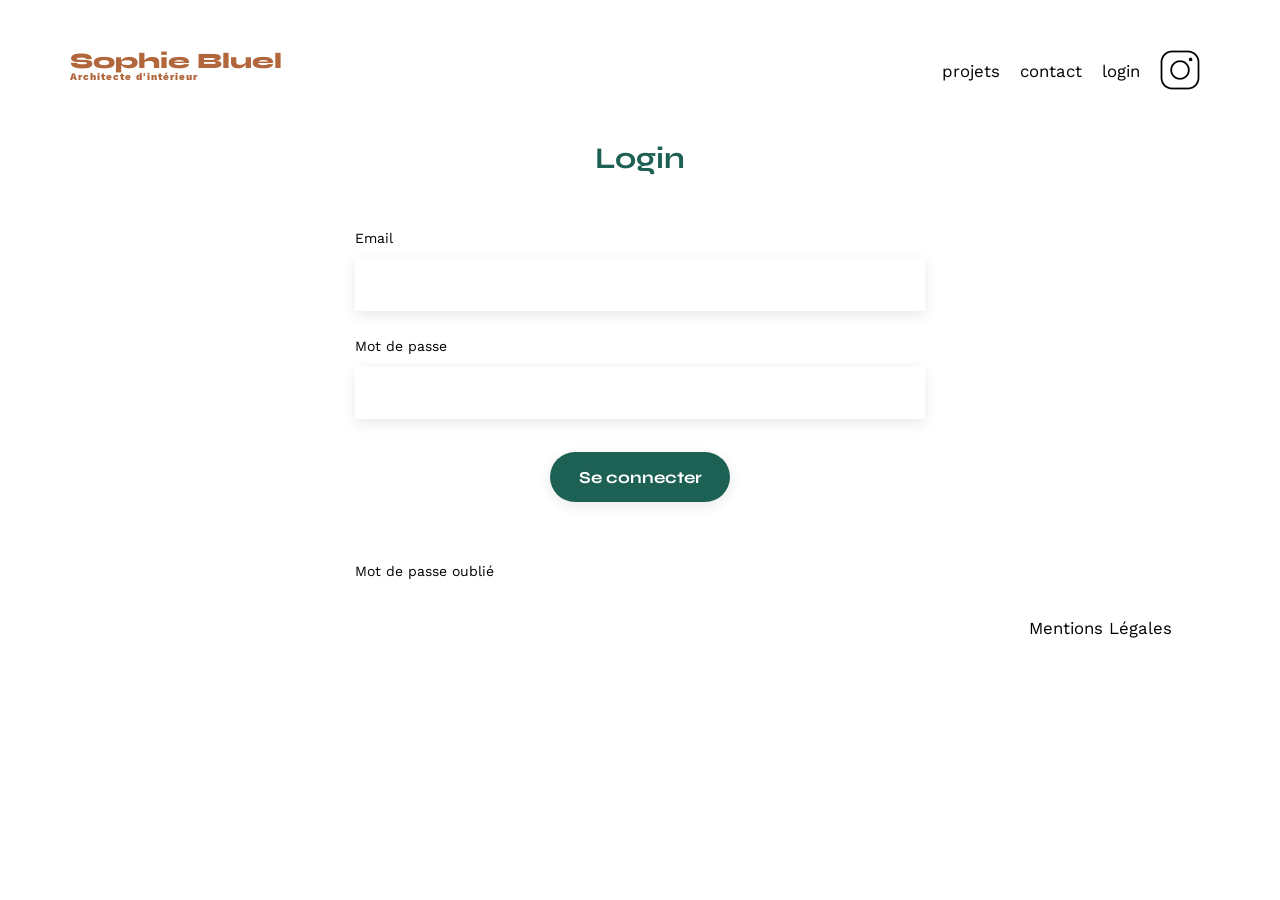
==== FrontEnd/login.html @ 01778328 "feat: création de la page login et début du système d'authentification" ====
<!DOCTYPE html>
<html lang="fr">
<head>
	<meta charset="UTF-8">
	<title>Sophie Bluel - Architecte d'intérieur</title>
	<meta name="viewport" content="width=device-width, initial-scale=1.0">
	<link rel="preconnect" href="https://fonts.googleapis.com">
	<link rel="preconnect" href="https://fonts.gstatic.com" crossorigin>
	<link href="https://fonts.googleapis.com/css2?family=Syne:wght@700;800&family=Work+Sans&display=swap" rel="stylesheet">
	<meta name="description" content="">
	<link rel="stylesheet" href="./assets/style.css">
</head>
<body>
<header>
	<h1>Sophie Bluel <span>Architecte d'intérieur</span></h1>
	<nav>
		<ul>
			<li>projets</li>
			<li>contact</li>
			<li>login</li>
			<li><img src="./assets/icons/instagram.png" alt="Instagram"></li>
		</ul>
	</nav>
</header>
<main>
	<section id="contact">
		<h2>Login</h2>
		<form id="login" action="#" method="post">
			<label for="email">Email</label>
			<input type="email" name="email" id="email">
			<label for="name">Mot de passe</label>
			<input type="password" name="Mot de passe" id="password">
			<input type="submit" value="Se connecter">
			<label for="forgotPassword">Mot de passe oublié</label>
		</form>
	</section>
</main>
<footer>
	<nav>
		<ul>
			<li>Mentions Légales</li>
		</ul>
	</nav>
</footer>
<script src="./test.js"></script>
</body>
</html>
---- FrontEnd/assets/style.css ----
/* http://meyerweb.com/eric/tools/css/reset/
   v2.0 | 20110126
   License: none (public domain)
*/

html, body, div, span, applet, object, iframe,
h1, h2, h3, h4, h5, h6, p, blockquote, pre,
a, abbr, acronym, address, big, cite, code,
del, dfn, em, img, ins, kbd, q, s, samp,
small, strike, strong, sub, sup, tt, var,
b, u, i, center,
dl, dt, dd, ol, ul, li,
fieldset, form, label, legend,
table, caption, tbody, tfoot, thead, tr, th, td,
article, aside, canvas, details, embed,
figure, figcaption, footer, header, hgroup,
menu, nav, output, ruby, section, summary,
time, mark, audio, video {
	margin: 0;
	padding: 0;
	border: 0;
	font-size: 100%;
	font: inherit;
	vertical-align: baseline;
}
/* HTML5 display-role reset for older browsers */
article, aside, details, figcaption, figure,
footer, header, hgroup, menu, nav, section {
	display: block;
}
body {
	line-height: 1;
}
ol, ul {
	list-style: none;
}
blockquote, q {
	quotes: none;
}
blockquote:before, blockquote:after,
q:before, q:after {
	content: '';
	content: none;
}
table {
	border-collapse: collapse;
	border-spacing: 0;
}
/** end reset css**/
body {
	max-width: 1140px;
	margin:auto;
	font-family: 'Work Sans' ;
	font-size: 14px;
}
header {
	display: flex;
	justify-content: space-between;
	margin: 50px 0
}
section {
	margin: 50px 0
}

h1{
	display: flex;
	flex-direction: column;
	font-family: 'Syne';
	font-size: 22px;
	font-weight: 800;
	color: #B1663C
}

h1 > span {
	font-family: 'Work Sans';
	font-size:10px;
	letter-spacing: 0.1em;
;
}

h2{
	font-family: 'Syne';
	font-weight: 700;
	font-size: 30px;
	color: #1D6154
}
nav ul {
	display: flex;
	align-items: center;
	list-style-type: none;

}
nav li {
	padding: 0 10px;
	font-size: 1.2em;
}

li:hover {
	color: #B1663C;
}
#introduction {
	display: flex;
	align-items: center;
}
#introduction figure {
	flex: 1
}
#introduction img {
	display: block;
	margin: auto;
	width: 80%;
}

#introduction article {
	flex: 1
}
#introduction h2 {
	margin-bottom: 1em;
}

#introduction p {
	margin-bottom: 0.5em;
}
#portfolio h2 {
	text-align: center;
	margin-bottom: 1em;
}
.gallery {
	width: 100%;
	display: grid;
	grid-template-columns: 1fr 1fr 1fr;
	grid-column-gap: 20px;
	grid-row-gap: 20px;
}

.gallery img {
	width: 100%;

}
#contact {
	width: 50%;
margin: auto;
}
#contact > * {
	text-align: center;

}
#contact h2{
	margin-bottom: 20px;
}
#contact form {
	text-align: left;
	margin-top:30px;
	display: flex;
	flex-direction: column;
}

#contact input {
	height: 50px;
	font-size: 1.2em;
	border: none;
	box-shadow: 0px 4px 14px rgba(0, 0, 0, 0.09);
}
#contact label {
	margin: 2em 0 1em 0;
}
#contact textarea {
	border: none;
	box-shadow: 0px 4px 14px rgba(0, 0, 0, 0.09);
}

input[type="submit"]{
	font-family: 'Syne';
	font-weight: 700;
	color: white;
	background-color: #1D6154;
	margin : 2em auto ;
	width: 180px;
	text-align: center;
	border-radius: 60px ;
}

footer nav ul {
	display: flex;
	justify-content: flex-end;
	margin: 2em
}

/* Zone modifier */
.category {
	display: flex;
	justify-content: center;
	gap: 10px;
	margin-bottom: 50px;
	margin-top: 21px;
}

.category button {
	font-family: 'Syne';
	border: 1px solid #1D6154;
	color: #1D6154;
	border-radius: 60px;
	display: inline-block;
	font-size: 16px;
	cursor: pointer;
	padding: 10px 20px;
}

button.active {
	background-color: #1D6154;
	color: white;
}
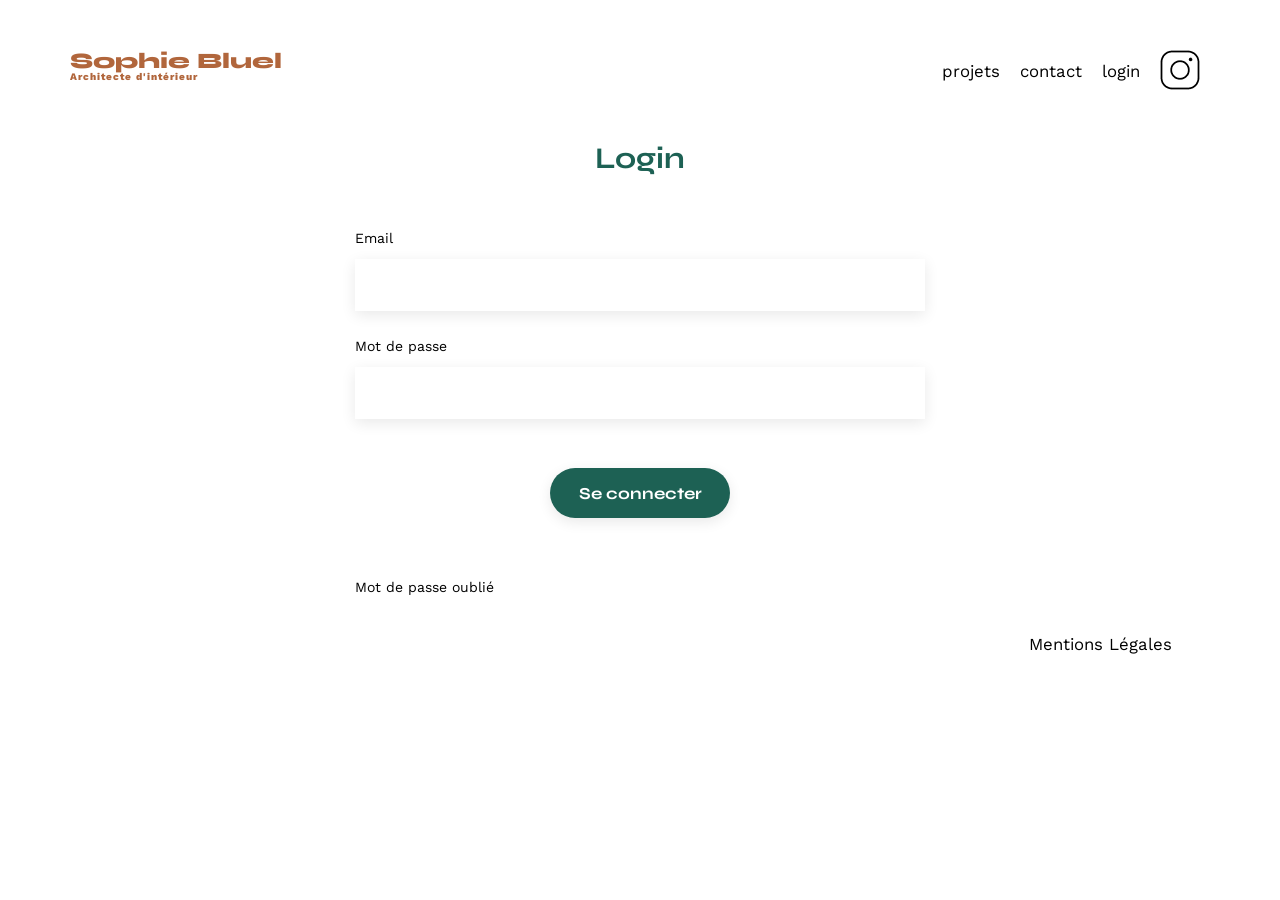
==== commit 91f4c9c7: "fix(login): remplacement de l'alerte par un message d'erreur personnalisé" ====
--- a/FrontEnd/login.html
+++ b/FrontEnd/login.html
@@ -15,9 +15,10 @@
 	<h1>Sophie Bluel <span>Architecte d'intérieur</span></h1>
 	<nav>
 		<ul>
-			<li>projets</li>
+			<li><a href="./index.html">projets</a></li>
 			<li>contact</li>
-			<li>login</li>
+			<li id="login"><a href="./login.html">login</a></li>
+			<li id="logout" style="display: none;">logout</li>
 			<li><img src="./assets/icons/instagram.png" alt="Instagram"></li>
 		</ul>
 	</nav>
@@ -25,11 +26,12 @@
 <main>
 	<section id="contact">
 		<h2>Login</h2>
-		<form id="login" action="#" method="post">
+		<form id="form" action="#" method="post">
 			<label for="email">Email</label>
 			<input type="email" name="email" id="email">
 			<label for="name">Mot de passe</label>
 			<input type="password" name="Mot de passe" id="password">
+			<span id="error-message"></span>
 			<input type="submit" value="Se connecter">
 			<label for="forgotPassword">Mot de passe oublié</label>
 		</form>
@@ -42,6 +44,6 @@
 		</ul>
 	</nav>
 </footer>
-<script src="./test.js"></script>
+<script src="./login.js"></script>
 </body>
 </html>
--- a/FrontEnd/assets/style.css
+++ b/FrontEnd/assets/style.css
@@ -123,7 +123,7 @@
 }
 #portfolio h2 {
 	text-align: center;
-	margin-bottom: 1em;
+	/* margin-bottom: 1em; */
 }
 .gallery {
 	width: 100%;
@@ -194,7 +194,6 @@
 	margin-bottom: 50px;
 	margin-top: 21px;
 }
-
 .category button {
 	font-family: 'Syne';
 	border: 1px solid #1D6154;
@@ -205,8 +204,139 @@
 	cursor: pointer;
 	padding: 10px 20px;
 }
-
 button.active {
 	background-color: #1D6154;
 	color: white;
+}
+li {
+	cursor: pointer;
+}
+li a {
+	color: black;
+	text-decoration: none;
+}
+li a:hover {
+	color: #B1663C;
+}
+.myProject {
+	display: flex;
+	justify-content: center;
+	align-items: center;
+	gap: 31px;
+	margin-bottom: 4em;
+}
+.modifier-btn {
+	cursor: pointer;
+	border: none;
+	background-color: white;
+	font-size: 14px;
+}
+.hidden {
+	display: none;
+}
+#error-message {
+	color: red;
+	margin-top: 1rem;
+}
+/* === MODALE === */
+.editer {
+  position: fixed;
+  inset: 0;
+  background: rgba(0, 0, 0, 0.45);
+  display: flex;
+  align-items: center;
+  justify-content: center;
+  z-index: 1000;
+}
+
+.editer-wrapper {
+  background: #fff;
+  border-radius: 16px;
+  padding: 2rem;
+  width: 520px;
+  max-width: 90vw;
+  position: relative;
+}
+
+.editer-wrapper h2 {
+	color: black;
+	font-family: Arial, Helvetica, sans-serif;
+}
+
+.modifier-btn-close {
+  position: absolute;
+  top: 1rem;
+  right: 1rem;
+  background: none;
+  border: none;
+  font-size: 18px;
+  cursor: pointer;
+  color: #333;
+}
+
+.editer-wrapper h2 {
+  text-align: center;
+  font-size: 1.25rem;
+  font-weight: 500;
+  margin: 0 0 1.5rem;
+}
+
+#edit-gallery {
+  display: grid;
+  grid-template-columns: repeat(5, 1fr);
+  gap: 8px;
+  margin-bottom: 1.5rem;
+}
+
+#edit-gallery figure {
+  position: relative;
+  aspect-ratio: 1;
+  margin: 0;
+  border-radius: 6px;
+  overflow: hidden;
+}
+
+#edit-gallery figure img {
+  width: 100%;
+  height: 100%;
+  object-fit: cover;
+  display: block;
+}
+
+#edit-gallery figure .delete-btn {
+  position: absolute;
+  top: 4px;
+  right: 4px;
+  background: #1a1a1a;
+  color: #fff;
+  border: none;
+  border-radius: 6px;
+  width: 28px;
+  height: 28px;
+  cursor: pointer;
+  display: flex;
+  align-items: center;
+  justify-content: center;
+  font-size: 13px;
+}
+
+.delete-btn:hover {
+  background: #e74c3c;
+}
+
+.editer-wrapper > button:last-child {
+  display: block;
+  margin: 0 auto;
+  background: #2d6a5a;
+  color: #fff;
+  border: none;
+  border-radius: 2rem;
+  padding: 0.65rem 2rem;
+  font-size: 15px;
+  font-weight: 500;
+  cursor: pointer;
+}
+
+.editer-wrapper > button:last-child:hover {
+  background: #245549;
 }
